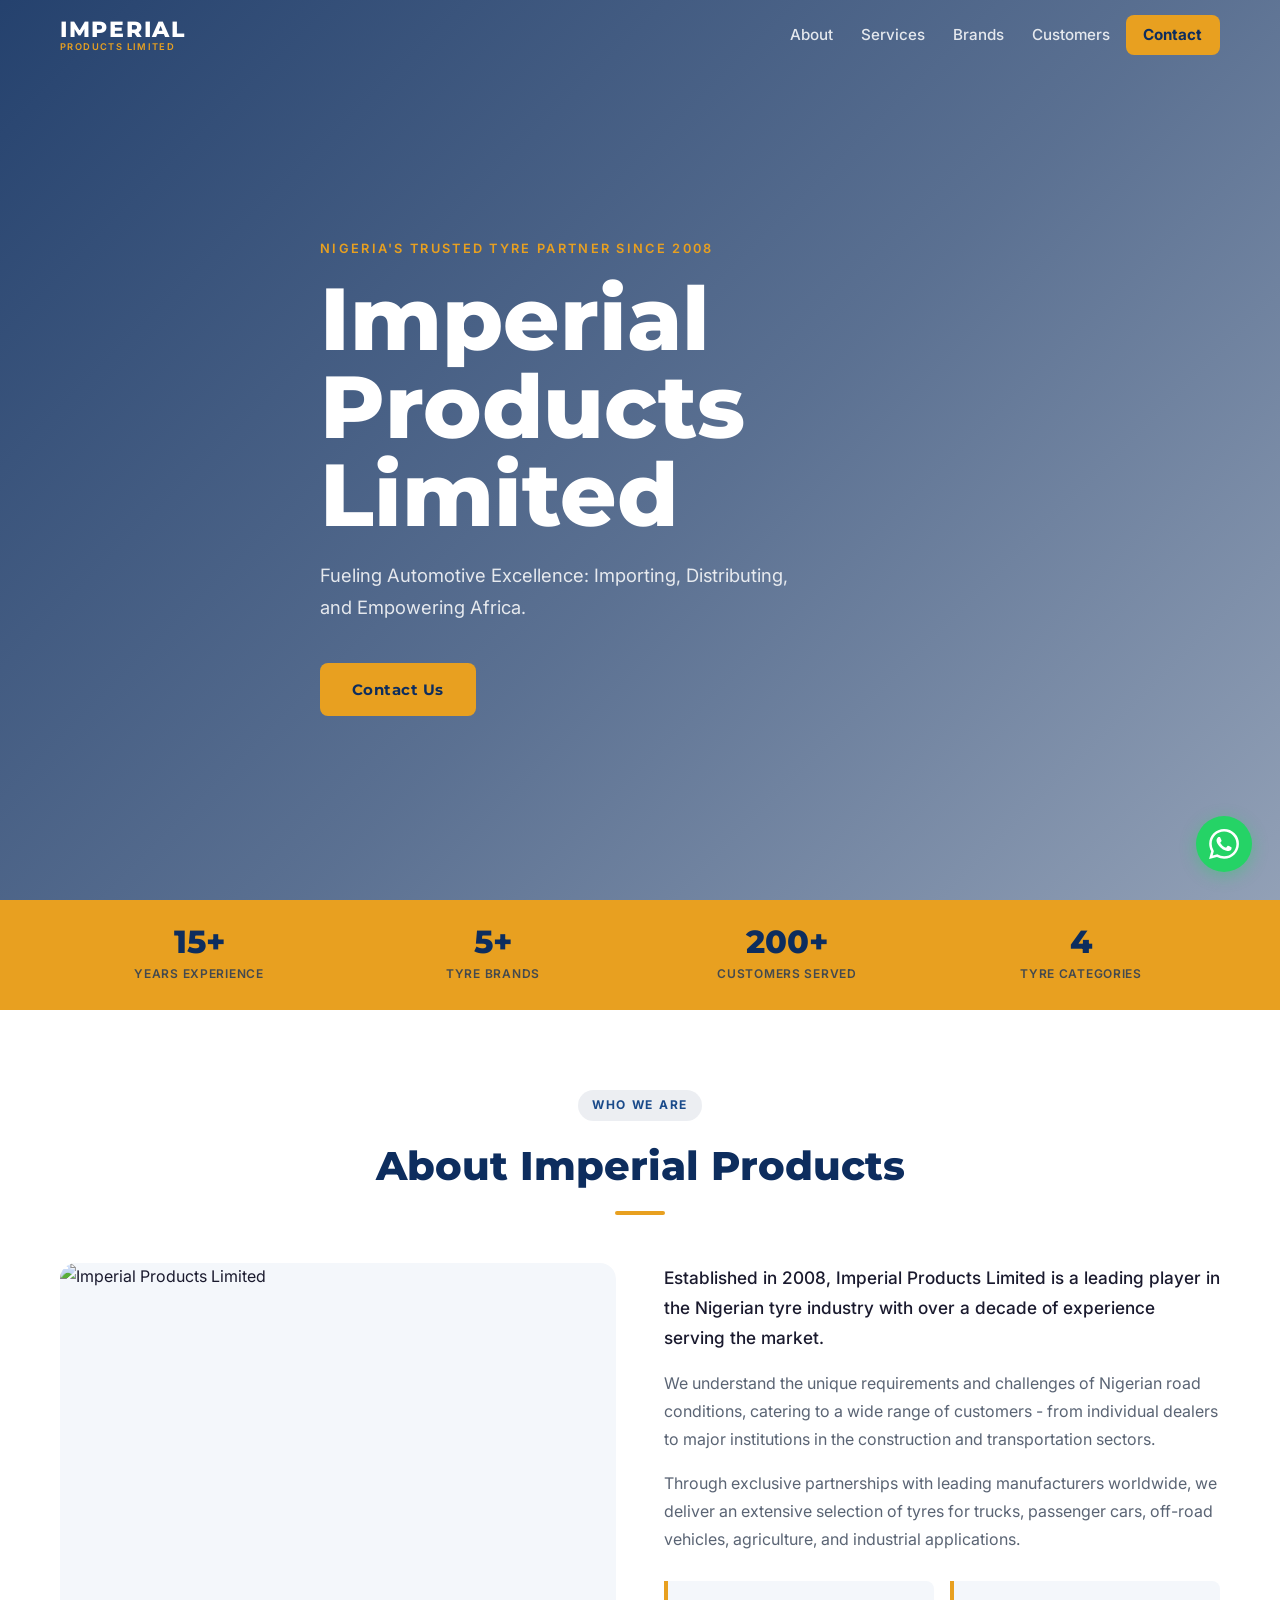
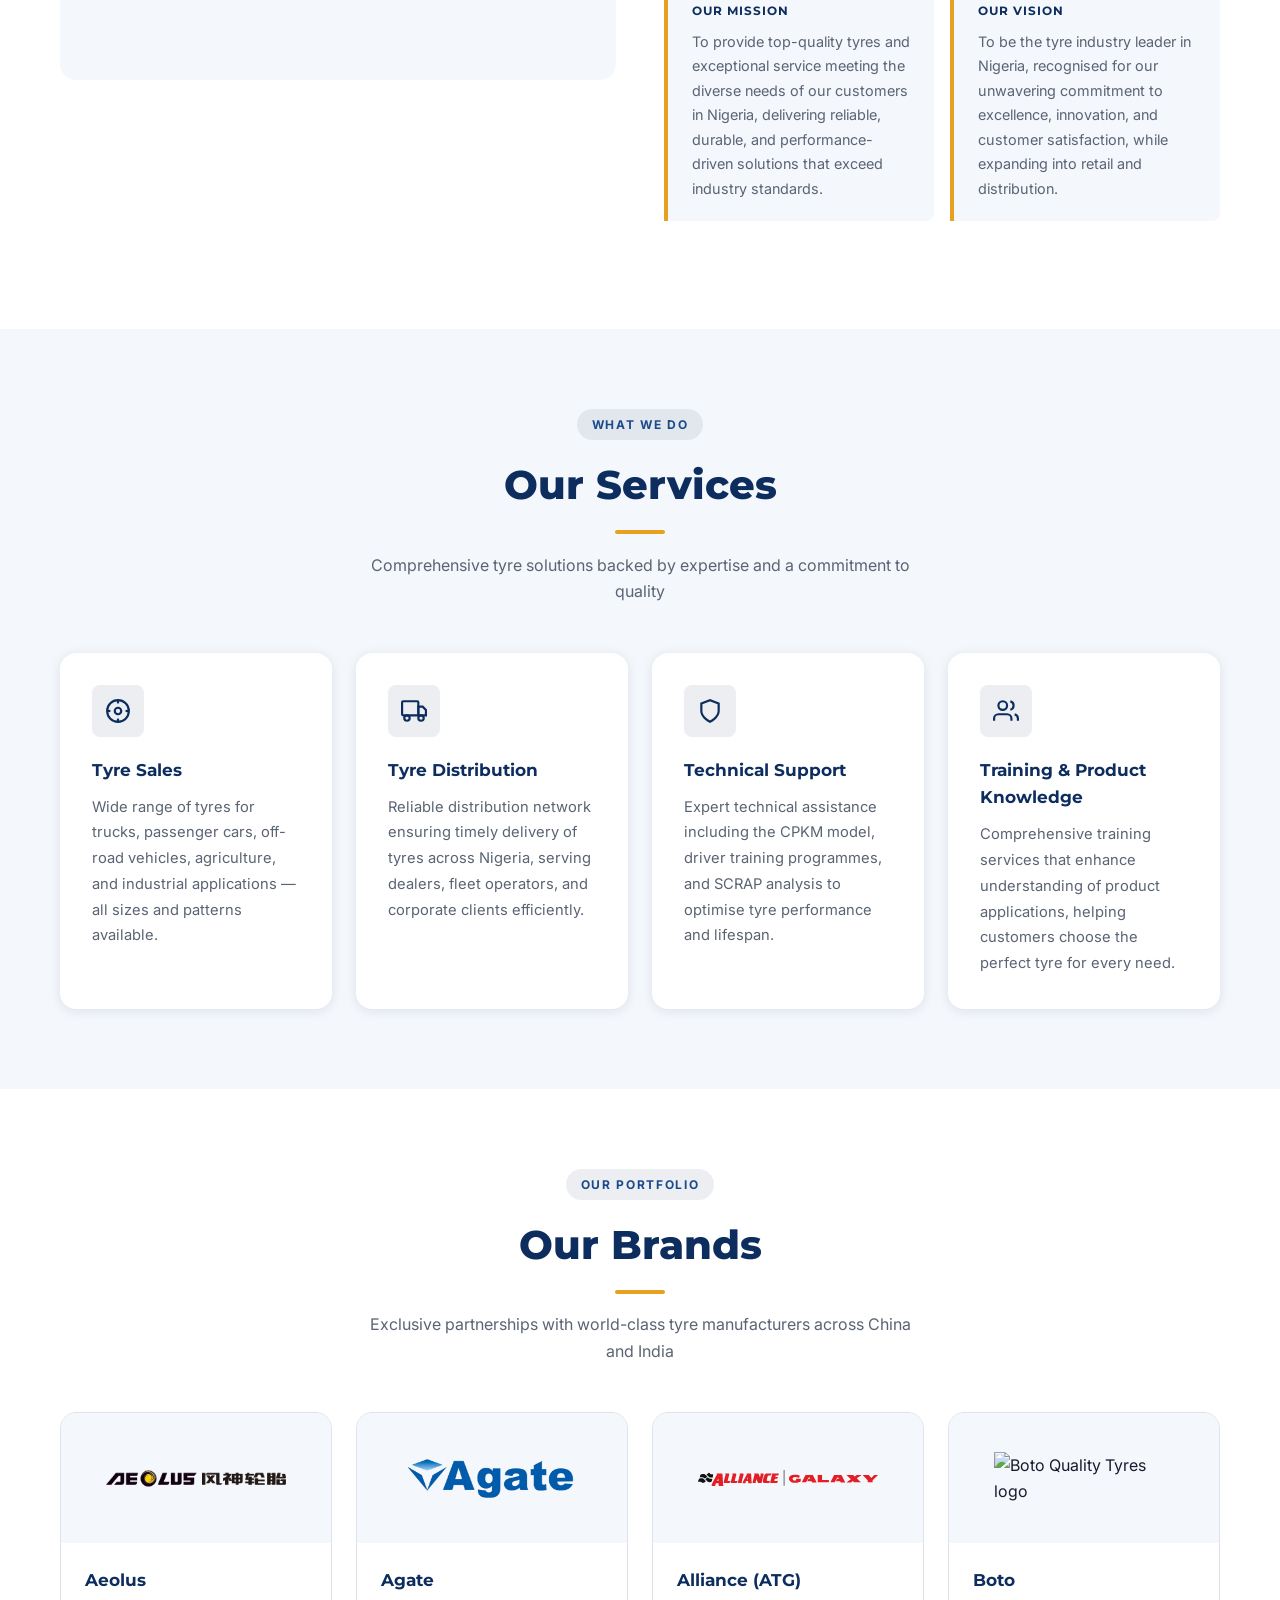
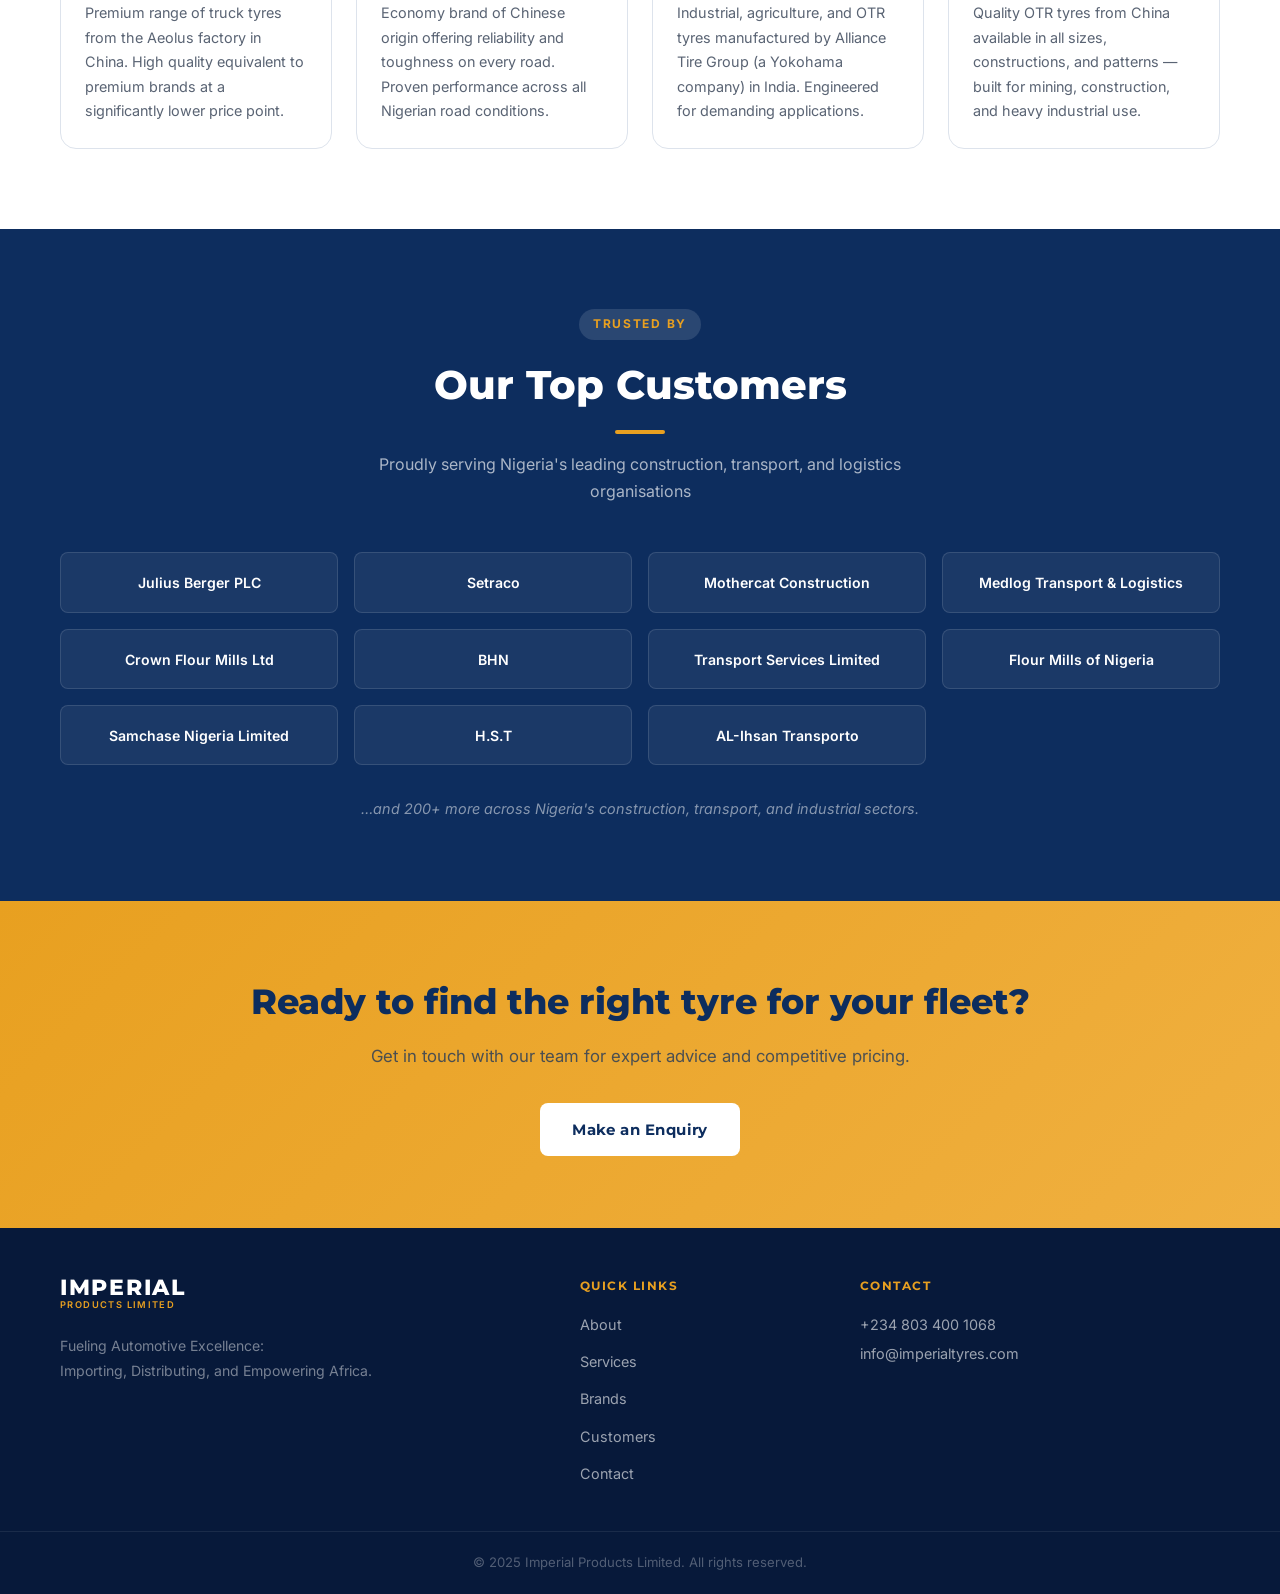
==== index.html @ ba14956d "Initial version" ====
<!DOCTYPE html>
<html lang="en">
<head>
    <meta charset="UTF-8">
    <meta name="viewport" content="width=device-width, initial-scale=1.0">
    <meta name="description" content="Imperial Products Limited – Nigeria's leading tyre importer and distributor. Truck, OTR, Agriculture and Passenger tyres from world-class manufacturers.">
    <title>Imperial Products Limited | Fueling Automotive Excellence</title>
    <link rel="preconnect" href="https://fonts.googleapis.com">
    <link rel="preconnect" href="https://fonts.gstatic.com" crossorigin>
    <link href="https://fonts.googleapis.com/css2?family=Inter:wght@400;500;600&family=Montserrat:wght@600;700;800&display=swap" rel="stylesheet">
    <link rel="stylesheet" href="css/style.css">
</head>
<body>

    <!-- ===== NAVIGATION ===== -->
    <header class="header" id="header">
        <nav class="nav container">
            <a href="index.html" class="nav__logo">
                <span class="logo-imperial">IMPERIAL</span>
                <span class="logo-sub">PRODUCTS LIMITED</span>
            </a>
            <ul class="nav__links" id="nav-links">
                <li><a href="#about"     class="nav__link">About</a></li>
                <li><a href="#services"  class="nav__link">Services</a></li>
                <li><a href="#brands"    class="nav__link">Brands</a></li>
                <li><a href="#customers" class="nav__link">Customers</a></li>
                <li><a href="contact.html" class="nav__link nav__link--cta">Contact</a></li>
            </ul>
            <button class="nav__hamburger" id="hamburger" aria-label="Toggle navigation" aria-expanded="false">
                <span></span><span></span><span></span>
            </button>
        </nav>
    </header>

    <!-- ===== HERO ===== -->
    <section class="hero" id="hero">
        <div class="hero__overlay"></div>
        <div class="hero__content container">
            <p class="hero__eyebrow">Nigeria's Trusted Tyre Partner Since 2008</p>
            <h1 class="hero__title">Imperial<br>Products<br>Limited</h1>
            <p class="hero__tagline">Fueling Automotive Excellence: Importing, Distributing, and Empowering Africa.</p>
            <a href="contact.html" class="btn btn--primary">Contact Us</a>
        </div>
    </section>

    <!-- ===== STATS BAR ===== -->
    <div class="stats-bar">
        <div class="container stats-bar__grid">
            <div class="stat">
                <span class="stat__number">15+</span>
                <span class="stat__label">Years Experience</span>
            </div>
            <div class="stat">
                <span class="stat__number">5+</span>
                <span class="stat__label">Tyre Brands</span>
            </div>
            <div class="stat">
                <span class="stat__number">200+</span>
                <span class="stat__label">Customers Served</span>
            </div>
            <div class="stat">
                <span class="stat__number">4</span>
                <span class="stat__label">Tyre Categories</span>
            </div>
        </div>
    </div>

    <!-- ===== ABOUT ===== -->
    <section class="section about" id="about">
        <div class="container">
            <div class="section__header">
                <span class="section__tag">Who We Are</span>
                <h2 class="section__title">About Imperial Products</h2>
                <div class="section__divider"></div>
            </div>
            <div class="about__grid">
                <div class="about__image">
                    <img src="images/about.jpg" alt="Imperial Products Limited" loading="lazy">
                </div>
                <div class="about__content">
                    <p class="about__lead">Established in 2008, Imperial Products Limited is a leading player in the Nigerian tyre industry with over a decade of experience serving the market.</p>
                    <p>We understand the unique requirements and challenges of Nigerian road conditions, catering to a wide range of customers - from individual dealers to major institutions in the construction and transportation sectors.</p>
                    <p>Through exclusive partnerships with leading manufacturers worldwide, we deliver an extensive selection of tyres for trucks, passenger cars, off-road vehicles, agriculture, and industrial applications.</p>

                    <div class="about__values">
                        <div class="value-card">
                            <h3>Our Mission</h3>
                            <p>To provide top-quality tyres and exceptional service meeting the diverse needs of our customers in Nigeria, delivering reliable, durable, and performance-driven solutions that exceed industry standards.</p>
                        </div>
                        <div class="value-card">
                            <h3>Our Vision</h3>
                            <p>To be the tyre industry leader in Nigeria, recognised for our unwavering commitment to excellence, innovation, and customer satisfaction, while expanding into retail and distribution.</p>
                        </div>
                    </div>

                </div>
            </div>
        </div>
    </section>

    <!-- ===== SERVICES ===== -->
    <section class="section services" id="services">
        <div class="container">
            <div class="section__header">
                <span class="section__tag">What We Do</span>
                <h2 class="section__title">Our Services</h2>
                <div class="section__divider"></div>
                <p class="section__subtitle">Comprehensive tyre solutions backed by expertise and a commitment to quality</p>
            </div>
            <div class="services__grid">

                <div class="service-card">
                    <div class="service-card__icon">
                        <svg viewBox="0 0 24 24" fill="none" stroke="currentColor" stroke-width="2">
                            <circle cx="12" cy="12" r="10"/><circle cx="12" cy="12" r="3"/>
                            <line x1="12" y1="2" x2="12" y2="5"/><line x1="12" y1="19" x2="12" y2="22"/>
                            <line x1="2" y1="12" x2="5" y2="12"/><line x1="19" y1="12" x2="22" y2="12"/>
                        </svg>
                    </div>
                    <h3>Tyre Sales</h3>
                    <p>Wide range of tyres for trucks, passenger cars, off-road vehicles, agriculture, and industrial applications — all sizes and patterns available.</p>
                </div>

                <div class="service-card">
                    <div class="service-card__icon">
                        <svg viewBox="0 0 24 24" fill="none" stroke="currentColor" stroke-width="2">
                            <rect x="1" y="3" width="15" height="13" rx="1"/>
                            <path d="M16 8h4l3 3v5h-7V8z"/>
                            <circle cx="5.5" cy="18.5" r="2.5"/><circle cx="18.5" cy="18.5" r="2.5"/>
                        </svg>
                    </div>
                    <h3>Tyre Distribution</h3>
                    <p>Reliable distribution network ensuring timely delivery of tyres across Nigeria, serving dealers, fleet operators, and corporate clients efficiently.</p>
                </div>

                <div class="service-card">
                    <div class="service-card__icon">
                        <svg viewBox="0 0 24 24" fill="none" stroke="currentColor" stroke-width="2">
                            <path d="M12 22s8-4 8-10V5l-8-3-8 3v7c0 6 8 10 8 10z"/>
                        </svg>
                    </div>
                    <h3>Technical Support</h3>
                    <p>Expert technical assistance including the CPKM model, driver training programmes, and SCRAP analysis to optimise tyre performance and lifespan.</p>
                </div>

                <div class="service-card">
                    <div class="service-card__icon">
                        <svg viewBox="0 0 24 24" fill="none" stroke="currentColor" stroke-width="2">
                            <path d="M17 21v-2a4 4 0 0 0-4-4H5a4 4 0 0 0-4 4v2"/>
                            <circle cx="9" cy="7" r="4"/>
                            <path d="M23 21v-2a4 4 0 0 0-3-3.87"/>
                            <path d="M16 3.13a4 4 0 0 1 0 7.75"/>
                        </svg>
                    </div>
                    <h3>Training &amp; Product Knowledge</h3>
                    <p>Comprehensive training services that enhance understanding of product applications, helping customers choose the perfect tyre for every need.</p>
                </div>

            </div>
        </div>
    </section>

    <!-- ===== BRANDS ===== -->
    <section class="section brands" id="brands">
        <div class="container">
            <div class="section__header">
                <span class="section__tag">Our Portfolio</span>
                <h2 class="section__title">Our Brands</h2>
                <div class="section__divider"></div>
                <p class="section__subtitle">Exclusive partnerships with world-class tyre manufacturers across China and India</p>
            </div>
            <div class="brands__grid">

                <div class="brand-card">
                    <div class="brand-card__logo">
                        <img src="images/brand-aeolus.png" alt="Aeolus Tyres logo" loading="lazy">
                    </div>
                    <div class="brand-card__info">
                        <h3>Aeolus</h3>
                        <p>Premium range of truck tyres from the Aeolus factory in China. High quality equivalent to premium brands at a significantly lower price point.</p>
                    </div>
                </div>

                <div class="brand-card">
                    <div class="brand-card__logo">
                        <img src="images/brand-agate.png" alt="Agate Tyres logo" loading="lazy">
                    </div>
                    <div class="brand-card__info">
                        <h3>Agate</h3>
                        <p>Economy brand of Chinese origin offering reliability and toughness on every road. Proven performance across all Nigerian road conditions.</p>
                    </div>
                </div>

                <div class="brand-card">
                    <div class="brand-card__logo">
                        <img src="images/brand-alliance.svg" alt="Alliance Tire Group logo" loading="lazy">
                    </div>
                    <div class="brand-card__info">
                        <h3>Alliance (ATG)</h3>
                        <p>Industrial, agriculture, and OTR tyres manufactured by Alliance Tire Group (a Yokohama company) in India. Engineered for demanding applications.</p>
                    </div>
                </div>

                <div class="brand-card">
                    <div class="brand-card__logo">
                        <img src="images/brand-boto.png" alt="Boto Quality Tyres logo" loading="lazy">
                    </div>
                    <div class="brand-card__info">
                        <h3>Boto</h3>
                        <p>Quality OTR tyres from China available in all sizes, constructions, and patterns — built for mining, construction, and heavy industrial use.</p>
                    </div>
                </div>

            </div>
        </div>
    </section>

    <!-- ===== TOP CUSTOMERS ===== -->
    <section class="section customers" id="customers">
        <div class="container">
            <div class="section__header">
                <span class="section__tag">Trusted By</span>
                <h2 class="section__title">Our Top Customers</h2>
                <div class="section__divider"></div>
                <p class="section__subtitle">Proudly serving Nigeria's leading construction, transport, and logistics organisations</p>
            </div>
            <div class="customers__grid">
                <div class="customer-card"><span>Julius Berger PLC</span></div>
                <div class="customer-card"><span>Setraco</span></div>
                <div class="customer-card"><span>Mothercat Construction</span></div>
                <div class="customer-card"><span>Medlog Transport &amp; Logistics</span></div>
                <div class="customer-card"><span>Crown Flour Mills Ltd</span></div>
                <div class="customer-card"><span>BHN</span></div>
                <div class="customer-card"><span>Transport Services Limited</span></div>
                <div class="customer-card"><span>Flour Mills of Nigeria</span></div>
                <div class="customer-card"><span>Samchase Nigeria Limited</span></div>
                <div class="customer-card"><span>H.S.T</span></div>
                <div class="customer-card"><span>AL-Ihsan Transporto</span></div>
            </div>
            <p class="customers__note">…and 200+ more across Nigeria's construction, transport, and industrial sectors.</p>
        </div>
    </section>

    <!-- ===== CTA BANNER ===== -->
    <section class="cta-banner">
        <div class="container cta-banner__content">
            <h2>Ready to find the right tyre for your fleet?</h2>
            <p>Get in touch with our team for expert advice and competitive pricing.</p>
            <a href="contact.html" class="btn btn--white">Make an Enquiry</a>
        </div>
    </section>

    <!-- ===== FOOTER ===== -->
    <footer class="footer">
        <div class="container footer__inner">
            <div class="footer__brand">
                <a href="index.html" class="nav__logo" style="margin-bottom:.75rem;display:inline-flex;">
                    <span class="logo-imperial">IMPERIAL</span>
                    <span class="logo-sub">PRODUCTS LIMITED</span>
                </a>
                <p>Fueling Automotive Excellence:<br>Importing, Distributing, and Empowering Africa.</p>
            </div>
            <div class="footer__links">
                <h4>Quick Links</h4>
                <ul>
                    <li><a href="#about">About</a></li>
                    <li><a href="#services">Services</a></li>
                    <li><a href="#brands">Brands</a></li>
                    <li><a href="#customers">Customers</a></li>
                    <li><a href="contact.html">Contact</a></li>
                </ul>
            </div>
            <div class="footer__contact">
                <h4>Contact</h4>
                <a href="tel:+2348034001068">+234 803 400 1068</a>
                <a href="mailto:info@imperialtyres.com">info@imperialtyres.com</a>
            </div>
        </div>
        <div class="footer__bottom">
            <div class="container">
                <p>&copy; 2025 Imperial Products Limited. All rights reserved.</p>
            </div>
        </div>
    </footer>

    <!-- ===== FLOATING WHATSAPP ===== -->
    <a href="https://wa.me/2348034001068" class="whatsapp-float" target="_blank" rel="noopener noreferrer" aria-label="Chat on WhatsApp">
        <svg viewBox="0 0 24 24" fill="currentColor" aria-hidden="true">
            <path d="M17.472 14.382c-.297-.149-1.758-.867-2.03-.967-.273-.099-.471-.148-.67.15-.197.297-.767.966-.94 1.164-.173.199-.347.223-.644.075-.297-.15-1.255-.463-2.39-1.475-.883-.788-1.48-1.761-1.653-2.059-.173-.297-.018-.458.13-.606.134-.133.298-.347.446-.52.149-.174.198-.298.298-.497.099-.198.05-.371-.025-.52-.075-.149-.669-1.612-.916-2.207-.242-.579-.487-.5-.669-.51-.173-.008-.371-.01-.57-.01-.198 0-.52.074-.792.372-.272.297-1.04 1.016-1.04 2.479 0 1.462 1.065 2.875 1.213 3.074.149.198 2.096 3.2 5.077 4.487.709.306 1.262.489 1.694.625.712.227 1.36.195 1.871.118.571-.085 1.758-.719 2.006-1.413.248-.694.248-1.289.173-1.413-.074-.124-.272-.198-.57-.347m-5.421 7.403h-.004a9.87 9.87 0 01-5.031-1.378l-.361-.214-3.741.982.998-3.648-.235-.374a9.86 9.86 0 01-1.51-5.26c.001-5.45 4.436-9.884 9.888-9.884 2.64 0 5.122 1.03 6.988 2.898a9.825 9.825 0 012.893 6.994c-.003 5.45-4.437 9.884-9.885 9.884m8.413-18.297A11.815 11.815 0 0012.05 0C5.495 0 .16 5.335.157 11.892c0 2.096.547 4.142 1.588 5.945L.057 24l6.305-1.654a11.882 11.882 0 005.683 1.448h.005c6.554 0 11.89-5.335 11.893-11.893a11.821 11.821 0 00-3.48-8.413z"/>
        </svg>
    </a>

    <script src="js/main.js"></script>
</body>
</html>
---- css/style.css ----
/* ================================================================
   IMPERIAL PRODUCTS LIMITED — style.css
   Mobile-first, hand-written CSS. No frameworks.
   ================================================================ */

/* --- Custom Properties --- */
:root {
    --clr-primary:       #0d2d5e;
    --clr-primary-light: #1a4a8a;
    --clr-accent:        #e8a020;
    --clr-accent-dark:   #c4880d;
    --clr-text:          #1a1a2e;
    --clr-text-muted:    #5a6474;
    --clr-surface:       #f4f7fb;
    --clr-white:         #ffffff;
    --clr-border:        #dde3ec;
    --clr-whatsapp:      #25d366;

    --font-body:    'Inter', system-ui, -apple-system, sans-serif;
    --font-heading: 'Montserrat', system-ui, -apple-system, sans-serif;

    --nav-h:      70px;
    --radius:     8px;
    --radius-lg:  16px;
    --shadow:     0 2px 12px rgba(13, 45, 94, 0.10);
    --shadow-lg:  0 8px 32px rgba(13, 45, 94, 0.15);
    --transition: 0.25s ease;
    --max-w:      1200px;
}

/* ================================================================
   RESET & BASE
   ================================================================ */
*, *::before, *::after {
    box-sizing: border-box;
    margin: 0;
    padding: 0;
}
html { scroll-behavior: smooth; }
body {
    font-family: var(--font-body);
    color: var(--clr-text);
    background: var(--clr-white);
    line-height: 1.65;
    -webkit-font-smoothing: antialiased;
}
img { max-width: 100%; display: block; }
a { color: inherit; text-decoration: none; }
ul { list-style: none; }
address { font-style: normal; }
button { cursor: pointer; border: none; background: none; font-family: inherit; }

/* --- Container --- */
.container {
    width: 100%;
    max-width: var(--max-w);
    margin: 0 auto;
    padding: 0 1.25rem;
}

/* ================================================================
   BUTTONS
   ================================================================ */
.btn {
    display: inline-block;
    padding: 0.875rem 2rem;
    border-radius: var(--radius);
    font-family: var(--font-heading);
    font-weight: 700;
    font-size: 0.95rem;
    letter-spacing: 0.03em;
    transition: transform var(--transition), box-shadow var(--transition), background var(--transition);
    cursor: pointer;
    border: none;
}
.btn--primary {
    background: var(--clr-accent);
    color: var(--clr-primary);
}
.btn--primary:hover {
    background: var(--clr-accent-dark);
    transform: translateY(-2px);
    box-shadow: 0 6px 20px rgba(232, 160, 32, 0.4);
}
.btn--white {
    background: var(--clr-white);
    color: var(--clr-primary);
}
.btn--white:hover {
    background: var(--clr-surface);
    transform: translateY(-2px);
    box-shadow: 0 6px 20px rgba(0, 0, 0, 0.15);
}
.btn--full { width: 100%; text-align: center; }

/* ================================================================
   NAVIGATION
   ================================================================ */
.header {
    position: fixed;
    top: 0;
    left: 0;
    width: 100%;
    z-index: 1000;
    transition: background var(--transition), box-shadow var(--transition);
}
.header.scrolled,
.header--solid {
    background: var(--clr-primary);
    box-shadow: var(--shadow);
}
.nav {
    display: flex;
    align-items: center;
    justify-content: space-between;
    height: var(--nav-h);
}
.nav__logo {
    display: flex;
    flex-direction: column;
    line-height: 1.1;
    gap: 0;
}
.logo-imperial {
    font-family: var(--font-heading);
    font-size: 1.35rem;
    font-weight: 800;
    color: var(--clr-white);
    letter-spacing: 0.08em;
}
.logo-sub {
    font-size: 0.58rem;
    letter-spacing: 0.15em;
    color: var(--clr-accent);
    text-transform: uppercase;
    font-weight: 600;
}

/* Mobile nav panel */
.nav__links {
    display: none;
    flex-direction: column;
    position: fixed;
    top: var(--nav-h);
    left: 0;
    width: 100%;
    background: var(--clr-primary);
    padding: 1rem 1.25rem 1.5rem;
    gap: 0.25rem;
    box-shadow: var(--shadow-lg);
}
.nav__links.open { display: flex; }

.nav__link {
    color: rgba(255, 255, 255, 0.85);
    font-weight: 500;
    font-size: 0.95rem;
    padding: 0.65rem 0.75rem;
    border-radius: var(--radius);
    transition: color var(--transition), background var(--transition);
    display: block;
}
.nav__link:hover,
.nav__link.active {
    color: var(--clr-accent);
    background: rgba(255, 255, 255, 0.07);
}
.nav__link--cta {
    background: var(--clr-accent);
    color: var(--clr-primary) !important;
    font-weight: 700;
    text-align: center;
    margin-top: 0.5rem;
}
.nav__link--cta:hover { background: var(--clr-accent-dark); }

.nav__hamburger {
    display: flex;
    flex-direction: column;
    gap: 5px;
    padding: 8px;
    z-index: 1001;
}
.nav__hamburger span {
    display: block;
    width: 26px;
    height: 2px;
    background: var(--clr-white);
    border-radius: 2px;
    transition: transform var(--transition), opacity var(--transition);
}
.nav__hamburger.open span:nth-child(1) { transform: translateY(7px) rotate(45deg); }
.nav__hamburger.open span:nth-child(2) { opacity: 0; }
.nav__hamburger.open span:nth-child(3) { transform: translateY(-7px) rotate(-45deg); }

/* Desktop nav */
@media (min-width: 768px) {
    .nav__links {
        display: flex;
        flex-direction: row;
        position: static;
        width: auto;
        background: transparent;
        padding: 0;
        gap: 0.25rem;
        box-shadow: none;
    }
    .nav__hamburger { display: none; }
    .nav__link { padding: 0.45rem 0.75rem; }
    .nav__link--cta { margin-top: 0; padding: 0.45rem 1.1rem; }
}

/* ================================================================
   HERO
   ================================================================ */
.hero {
    position: relative;
    min-height: 100vh;
    display: flex;
    align-items: center;
    background: url('../images/stock_banner.jpg') center center / cover no-repeat;
    padding-top: var(--nav-h);
}
.hero__overlay {
    position: absolute;
    inset: 0;
    background: linear-gradient(
        135deg,
        rgba(13, 45, 94, 0.90) 0%,
        rgba(13, 45, 94, 0.68) 55%,
        rgba(13, 45, 94, 0.45) 100%
    );
}
.hero__content {
    position: relative;
    z-index: 1;
    padding-top: 3rem;
    padding-bottom: 4rem;
    max-width: 680px;
}
.hero__eyebrow {
    font-size: 0.8rem;
    font-weight: 600;
    letter-spacing: 0.18em;
    text-transform: uppercase;
    color: var(--clr-accent);
    margin-bottom: 1rem;
}
.hero__title {
    font-family: var(--font-heading);
    font-size: clamp(2.8rem, 9vw, 5.5rem);
    font-weight: 800;
    color: var(--clr-white);
    line-height: 1.0;
    margin-bottom: 1.25rem;
}
.hero__tagline {
    font-size: clamp(1rem, 2.5vw, 1.15rem);
    color: rgba(255, 255, 255, 0.85);
    margin-bottom: 2.5rem;
    max-width: 500px;
    line-height: 1.75;
}

/* ================================================================
   STATS BAR
   ================================================================ */
.stats-bar {
    background: var(--clr-accent);
    padding: 1.5rem 0;
}
.stats-bar__grid {
    display: grid;
    grid-template-columns: repeat(2, 1fr);
    gap: 1rem;
    text-align: center;
}
.stat__number {
    display: block;
    font-family: var(--font-heading);
    font-size: 2rem;
    font-weight: 800;
    color: var(--clr-primary);
    line-height: 1.1;
}
.stat__label {
    font-size: 0.75rem;
    font-weight: 600;
    color: var(--clr-primary);
    opacity: 0.75;
    text-transform: uppercase;
    letter-spacing: 0.06em;
}
@media (min-width: 600px) {
    .stats-bar__grid { grid-template-columns: repeat(4, 1fr); }
}

/* ================================================================
   SECTION SHARED
   ================================================================ */
.section { padding: 5rem 0; }
.section__header {
    text-align: center;
    margin-bottom: 3rem;
}
.section__tag {
    display: inline-block;
    background: rgba(13, 45, 94, 0.08);
    color: var(--clr-primary-light);
    font-size: 0.75rem;
    font-weight: 700;
    letter-spacing: 0.14em;
    text-transform: uppercase;
    padding: 0.35rem 0.9rem;
    border-radius: 50px;
    margin-bottom: 0.75rem;
}
.section__title {
    font-family: var(--font-heading);
    font-size: clamp(1.75rem, 4vw, 2.5rem);
    font-weight: 800;
    color: var(--clr-primary);
    margin-bottom: 0.5rem;
}
.section__divider {
    width: 50px;
    height: 4px;
    background: var(--clr-accent);
    border-radius: 2px;
    margin: 0.75rem auto 0;
}
.section__subtitle {
    margin-top: 1.1rem;
    color: var(--clr-text-muted);
    max-width: 560px;
    margin-left: auto;
    margin-right: auto;
    font-size: 1rem;
}

/* ================================================================
   ABOUT
   ================================================================ */
.about { background: var(--clr-white); }
.about__grid { display: grid; gap: 3rem; }
.about__image {
    border-radius: var(--radius-lg);
    overflow: hidden;
    aspect-ratio: 4 / 3;
    background: var(--clr-surface);
}
.about__image img { width: 100%; height: 100%; object-fit: cover; }
.about__content p {
    color: var(--clr-text-muted);
    margin-bottom: 1rem;
    line-height: 1.75;
}
.about__lead {
    font-size: 1.08rem;
    color: var(--clr-text) !important;
    font-weight: 500;
}
.about__values {
    display: grid;
    gap: 1rem;
    margin: 1.75rem 0;
}
.value-card {
    background: var(--clr-surface);
    border-left: 4px solid var(--clr-accent);
    border-radius: 0 var(--radius) var(--radius) 0;
    padding: 1.25rem 1.5rem;
}
.value-card h3 {
    font-family: var(--font-heading);
    font-size: 0.78rem;
    font-weight: 700;
    color: var(--clr-primary);
    margin-bottom: 0.5rem;
    text-transform: uppercase;
    letter-spacing: 0.08em;
}
.value-card p {
    font-size: 0.9rem;
    color: var(--clr-text-muted);
    margin: 0;
    line-height: 1.7;
}
.about__address {
    display: flex;
    align-items: flex-start;
    gap: 0.6rem;
    margin-top: 0.5rem;
    padding: 1rem 1.25rem;
    border: 1px solid var(--clr-border);
    border-radius: var(--radius);
    font-size: 0.9rem;
    color: var(--clr-text-muted);
}
.about__address svg {
    flex-shrink: 0;
    width: 18px;
    height: 18px;
    margin-top: 2px;
    color: var(--clr-primary);
}
@media (min-width: 900px) {
    .about__grid { grid-template-columns: 1fr 1fr; align-items: start; }
    .about__values { grid-template-columns: 1fr 1fr; }
}

/* ================================================================
   SERVICES
   ================================================================ */
.services { background: var(--clr-surface); }
.services__grid { display: grid; gap: 1.5rem; }
.service-card {
    background: var(--clr-white);
    padding: 2rem;
    border-radius: var(--radius-lg);
    box-shadow: var(--shadow);
    transition: transform var(--transition), box-shadow var(--transition);
}
.service-card:hover {
    transform: translateY(-4px);
    box-shadow: var(--shadow-lg);
}
.service-card__icon {
    width: 52px;
    height: 52px;
    background: rgba(13, 45, 94, 0.08);
    border-radius: var(--radius);
    display: flex;
    align-items: center;
    justify-content: center;
    margin-bottom: 1.25rem;
}
.service-card__icon svg {
    width: 26px;
    height: 26px;
    color: var(--clr-primary);
}
.service-card h3 {
    font-family: var(--font-heading);
    font-size: 1.05rem;
    font-weight: 700;
    color: var(--clr-primary);
    margin-bottom: 0.65rem;
}
.service-card p {
    font-size: 0.92rem;
    color: var(--clr-text-muted);
    line-height: 1.75;
}
@media (min-width: 600px)  { .services__grid { grid-template-columns: 1fr 1fr; } }
@media (min-width: 1024px) { .services__grid { grid-template-columns: repeat(4, 1fr); } }

/* ================================================================
   BRANDS
   ================================================================ */
.brands { background: var(--clr-white); }
.brands__grid { display: grid; gap: 1.5rem; }
.brand-card {
    border: 1px solid var(--clr-border);
    border-radius: var(--radius-lg);
    overflow: hidden;
    display: flex;
    flex-direction: column;
    transition: box-shadow var(--transition), transform var(--transition);
}
.brand-card:hover {
    box-shadow: var(--shadow-lg);
    transform: translateY(-3px);
}
.brand-card__logo {
    background: var(--clr-surface);
    height: 130px;
    display: flex;
    align-items: center;
    justify-content: center;
    padding: 1.5rem;
}
.brand-card__logo img {
    max-height: 70px;
    max-width: 180px;
    width: auto;
    object-fit: contain;
    margin: auto;
}
.brand-card__info { padding: 1.5rem; flex: 1; }
.brand-card__info h3 {
    font-family: var(--font-heading);
    font-size: 1.05rem;
    font-weight: 700;
    color: var(--clr-primary);
    margin-bottom: 0.4rem;
}
.brand-card__tag {
    display: inline-block;
    background: rgba(232, 160, 32, 0.14);
    color: var(--clr-accent-dark);
    font-size: 0.7rem;
    font-weight: 700;
    text-transform: uppercase;
    letter-spacing: 0.08em;
    padding: 0.2rem 0.65rem;
    border-radius: 4px;
    margin-bottom: 0.8rem;
}
.brand-card__info p {
    font-size: 0.9rem;
    color: var(--clr-text-muted);
    line-height: 1.7;
}
@media (min-width: 600px)  { .brands__grid { grid-template-columns: 1fr 1fr; } }
@media (min-width: 1024px) { .brands__grid { grid-template-columns: repeat(4, 1fr); } }

/* ================================================================
   CUSTOMERS
   ================================================================ */
.customers { background: var(--clr-primary); }
.customers .section__tag {
    background: rgba(255, 255, 255, 0.12);
    color: var(--clr-accent);
}
.customers .section__title { color: var(--clr-white); }
.customers .section__subtitle { color: rgba(255, 255, 255, 0.65); }
.customers__grid {
    display: grid;
    grid-template-columns: repeat(2, 1fr);
    gap: 1rem;
    margin-bottom: 2rem;
}
.customer-card {
    background: rgba(255, 255, 255, 0.06);
    border: 1px solid rgba(255, 255, 255, 0.12);
    border-radius: var(--radius);
    padding: 1rem 1.25rem;
    text-align: center;
    transition: background var(--transition), border-color var(--transition);
}
.customer-card:hover {
    background: rgba(255, 255, 255, 0.12);
    border-color: var(--clr-accent);
}
.customer-card span {
    font-weight: 600;
    font-size: 0.88rem;
    color: var(--clr-white);
}
.customers__note {
    text-align: center;
    color: rgba(255, 255, 255, 0.5);
    font-size: 0.9rem;
    font-style: italic;
}
@media (min-width: 600px) { .customers__grid { grid-template-columns: repeat(3, 1fr); } }
@media (min-width: 900px) { .customers__grid { grid-template-columns: repeat(4, 1fr); } }

/* ================================================================
   CTA BANNER
   ================================================================ */
.cta-banner {
    background: linear-gradient(135deg, var(--clr-accent) 0%, #f0b040 100%);
    padding: 4.5rem 0;
    text-align: center;
}
.cta-banner__content h2 {
    font-family: var(--font-heading);
    font-size: clamp(1.5rem, 3.5vw, 2.2rem);
    font-weight: 800;
    color: var(--clr-primary);
    margin-bottom: 0.75rem;
}
.cta-banner__content p {
    color: rgba(13, 45, 94, 0.72);
    margin-bottom: 2rem;
    font-size: 1.05rem;
}

/* ================================================================
   FOOTER
   ================================================================ */
.footer { background: #07193a; color: rgba(255, 255, 255, 0.7); }
.footer__inner {
    display: grid;
    gap: 2.5rem;
    padding-top: 3rem;
    padding-bottom: 2.5rem;
}
.footer__brand p {
    margin-top: 0.75rem;
    font-size: 0.88rem;
    line-height: 1.75;
    color: rgba(255, 255, 255, 0.45);
}
.footer__links h4,
.footer__contact h4 {
    font-family: var(--font-heading);
    font-size: 0.78rem;
    font-weight: 700;
    letter-spacing: 0.12em;
    text-transform: uppercase;
    color: var(--clr-accent);
    margin-bottom: 1rem;
}
.footer__links ul { display: flex; flex-direction: column; gap: 0.5rem; }
.footer__links a,
.footer__contact a {
    font-size: 0.9rem;
    color: rgba(255, 255, 255, 0.6);
    transition: color var(--transition);
    display: block;
    margin-bottom: 0.35rem;
}
.footer__links a:hover,
.footer__contact a:hover { color: var(--clr-white); }
.footer__contact address {
    font-size: 0.9rem;
    color: rgba(255, 255, 255, 0.5);
    line-height: 1.7;
    margin-top: 0.25rem;
}
.footer__bottom {
    border-top: 1px solid rgba(255, 255, 255, 0.08);
    padding: 1.25rem 0;
    text-align: center;
    font-size: 0.82rem;
    color: rgba(255, 255, 255, 0.3);
}
@media (min-width: 768px) {
    .footer__inner { grid-template-columns: 2fr 1fr 1.5fr; }
}

/* ================================================================
   FLOATING WHATSAPP BUTTON
   ================================================================ */
.whatsapp-float {
    position: fixed;
    bottom: 1.75rem;
    right: 1.75rem;
    width: 56px;
    height: 56px;
    background: var(--clr-whatsapp);
    border-radius: 50%;
    display: flex;
    align-items: center;
    justify-content: center;
    box-shadow: 0 4px 16px rgba(37, 211, 102, 0.4);
    z-index: 999;
    transition: transform var(--transition), box-shadow var(--transition);
}
.whatsapp-float:hover {
    transform: scale(1.1);
    box-shadow: 0 6px 24px rgba(37, 211, 102, 0.55);
}
.whatsapp-float svg {
    width: 30px;
    height: 30px;
    fill: var(--clr-white);
}

/* ================================================================
   CONTACT PAGE
   ================================================================ */
.contact-hero {
    background: var(--clr-primary);
    padding: calc(var(--nav-h) + 3rem) 0 3.5rem;
    color: var(--clr-white);
    text-align: center;
}
.back-link {
    display: inline-block;
    color: var(--clr-accent);
    font-size: 0.88rem;
    font-weight: 600;
    margin-bottom: 1.5rem;
    transition: opacity var(--transition);
}
.back-link:hover { opacity: 0.75; }
.contact-hero h1 {
    font-family: var(--font-heading);
    font-size: clamp(2rem, 5vw, 3rem);
    font-weight: 800;
    margin-bottom: 0.75rem;
}
.contact-hero p {
    color: rgba(255, 255, 255, 0.72);
    max-width: 460px;
    margin: 0 auto;
    line-height: 1.7;
}
.contact-main { background: var(--clr-surface); }
.contact-layout { display: grid; gap: 2.5rem; }
.contact-info h2,
.contact-form-wrap h2 {
    font-family: var(--font-heading);
    font-size: 1.5rem;
    font-weight: 700;
    color: var(--clr-primary);
    margin-bottom: 0.75rem;
}
.contact-info > p {
    color: var(--clr-text-muted);
    margin-bottom: 2rem;
    line-height: 1.75;
}
.contact-info__items { display: flex; flex-direction: column; gap: 1.5rem; }
.contact-info__item { display: flex; align-items: flex-start; gap: 1rem; }
.contact-info__icon {
    flex-shrink: 0;
    width: 44px;
    height: 44px;
    background: rgba(13, 45, 94, 0.08);
    border-radius: var(--radius);
    display: flex;
    align-items: center;
    justify-content: center;
}
.contact-info__icon svg { width: 20px; height: 20px; color: var(--clr-primary); }
.contact-info__icon--whatsapp { background: rgba(37, 211, 102, 0.12); }
.contact-info__icon--whatsapp svg { color: var(--clr-whatsapp); fill: var(--clr-whatsapp); }
.contact-info__item h4 {
    font-weight: 700;
    font-size: 0.78rem;
    text-transform: uppercase;
    letter-spacing: 0.08em;
    color: var(--clr-primary);
    margin-bottom: 0.3rem;
}
.contact-info__item a,
.contact-info__item address {
    color: var(--clr-text-muted);
    font-size: 0.95rem;
    transition: color var(--transition);
    line-height: 1.6;
}
.contact-info__item a:hover { color: var(--clr-primary); }

/* Form */
.contact-form-wrap {
    background: var(--clr-white);
    padding: 2rem;
    border-radius: var(--radius-lg);
    box-shadow: var(--shadow);
}
.form-group { margin-bottom: 1.25rem; }
.form-group label {
    display: block;
    font-size: 0.875rem;
    font-weight: 600;
    color: var(--clr-text);
    margin-bottom: 0.4rem;
}
.form-group label span { color: #e53935; margin-left: 1px; }
.form-group input,
.form-group select,
.form-group textarea {
    width: 100%;
    padding: 0.75rem 1rem;
    border: 1.5px solid var(--clr-border);
    border-radius: var(--radius);
    font-family: var(--font-body);
    font-size: 0.95rem;
    color: var(--clr-text);
    background: var(--clr-white);
    outline: none;
    transition: border-color var(--transition), box-shadow var(--transition);
    appearance: auto;
}
.form-group input:focus,
.form-group select:focus,
.form-group textarea:focus {
    border-color: var(--clr-primary-light);
    box-shadow: 0 0 0 3px rgba(13, 45, 94, 0.10);
}
.form-group input::placeholder,
.form-group textarea::placeholder { color: #aab3be; }
.form-group textarea { resize: vertical; min-height: 130px; }
.form-row { display: grid; gap: 1.25rem; }

@media (min-width: 500px) { .form-row { grid-template-columns: 1fr 1fr; } }
@media (min-width: 900px) {
    .contact-layout { grid-template-columns: 1fr 1.5fr; align-items: start; }
}
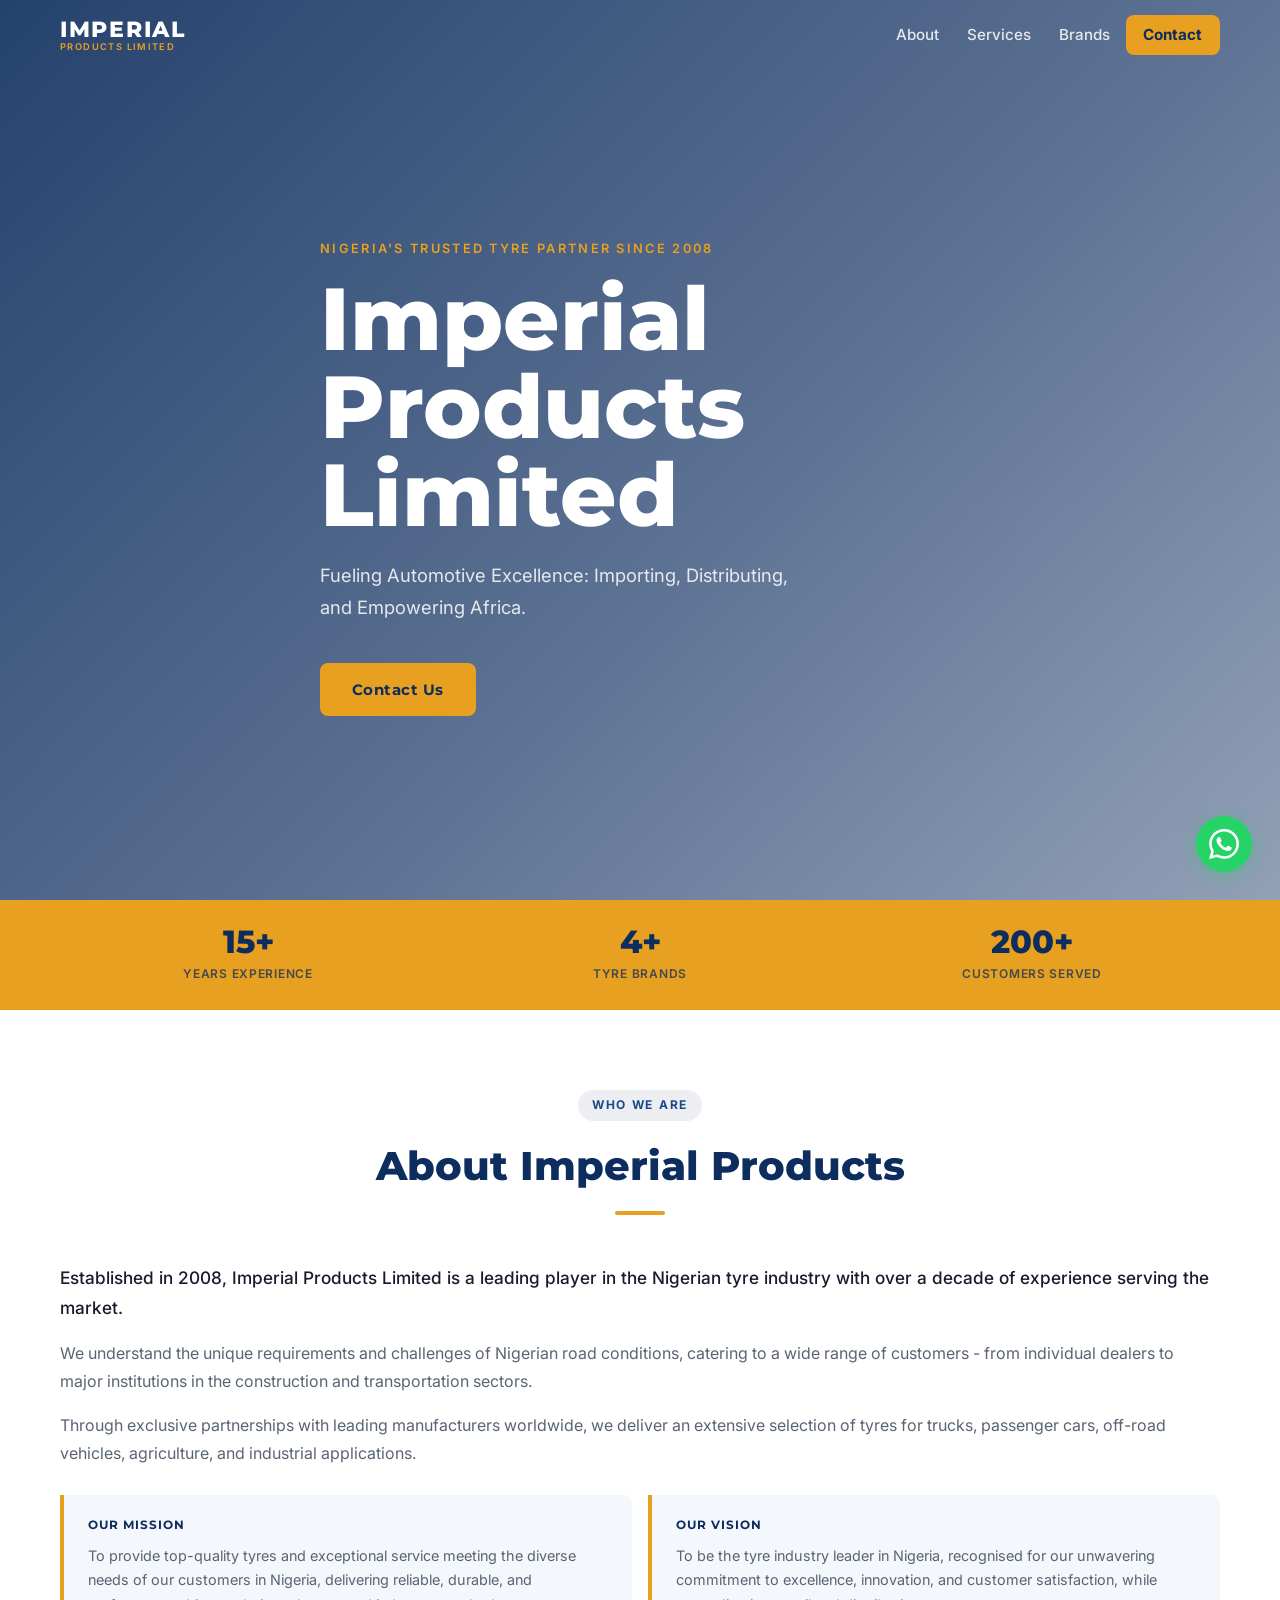
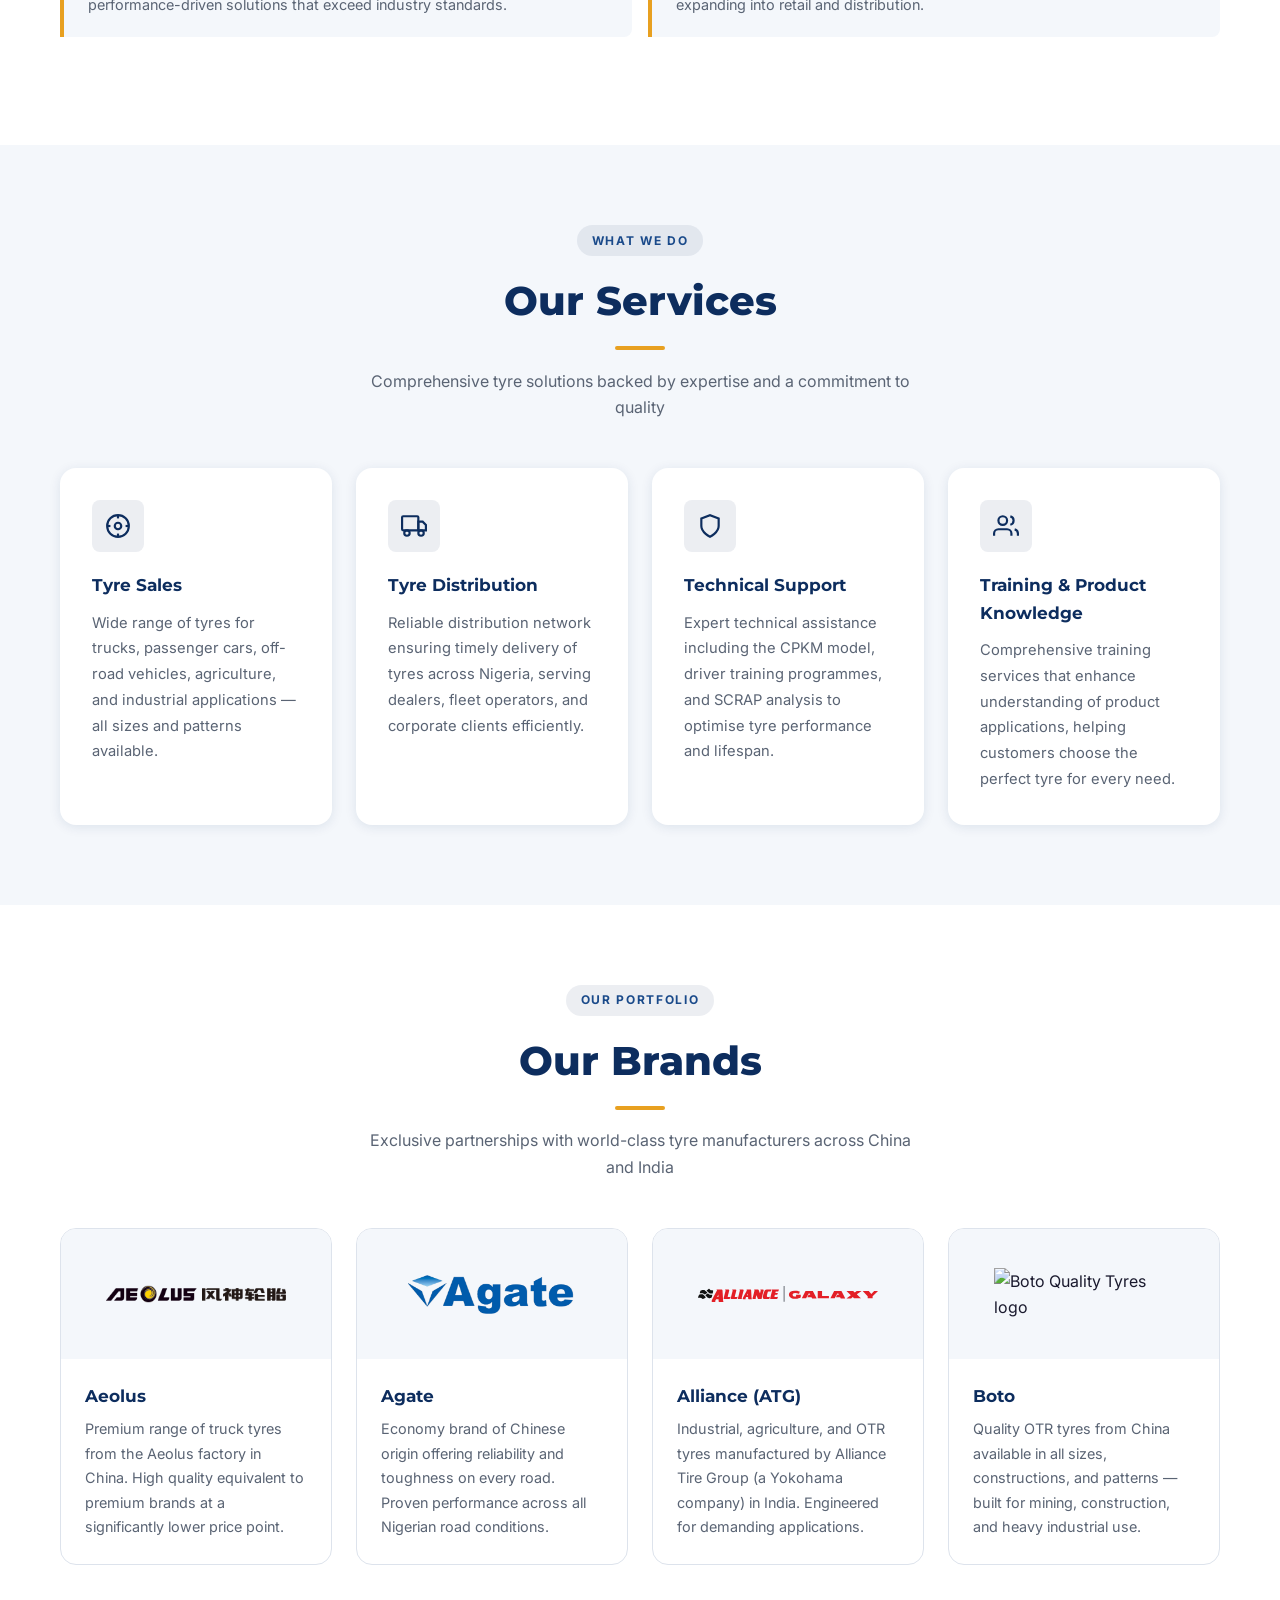
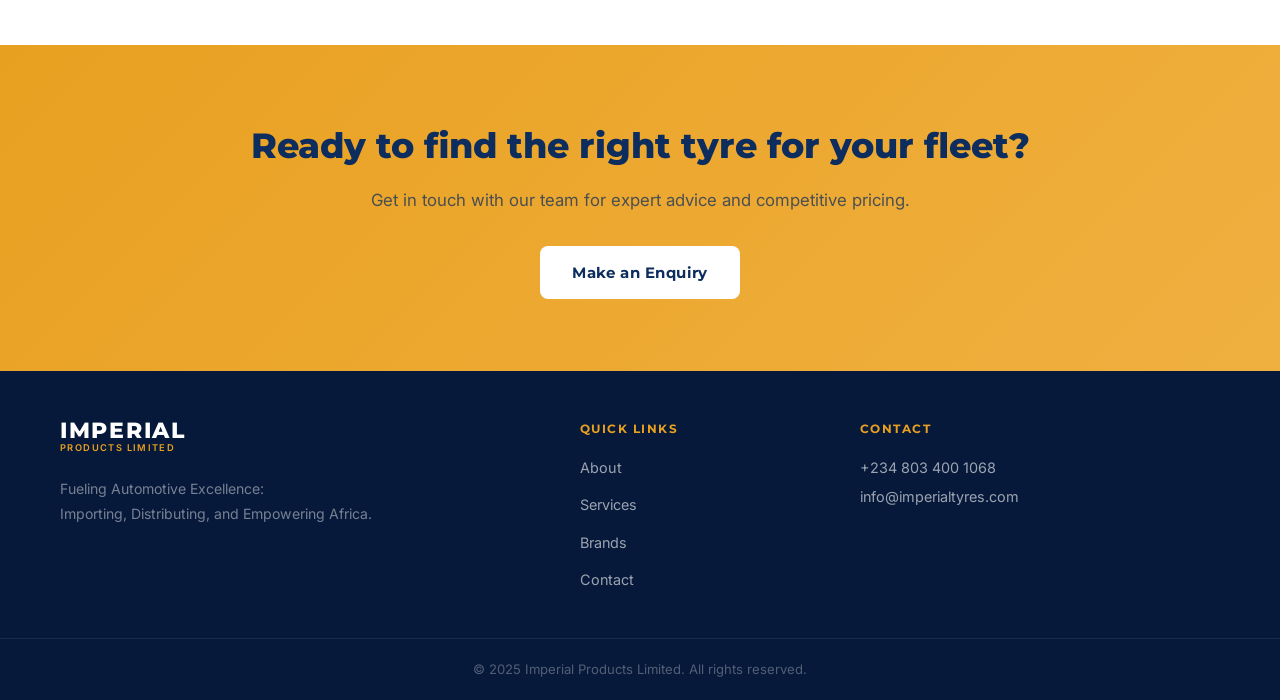
==== commit 0613787f: "images edited" ====
--- a/index.html
+++ b/index.html
@@ -23,7 +23,6 @@
                 <li><a href="#about"     class="nav__link">About</a></li>
                 <li><a href="#services"  class="nav__link">Services</a></li>
                 <li><a href="#brands"    class="nav__link">Brands</a></li>
-                <li><a href="#customers" class="nav__link">Customers</a></li>
                 <li><a href="contact.html" class="nav__link nav__link--cta">Contact</a></li>
             </ul>
             <button class="nav__hamburger" id="hamburger" aria-label="Toggle navigation" aria-expanded="false">
@@ -51,16 +50,12 @@
                 <span class="stat__label">Years Experience</span>
             </div>
             <div class="stat">
-                <span class="stat__number">5+</span>
+                <span class="stat__number">4+</span>
                 <span class="stat__label">Tyre Brands</span>
             </div>
             <div class="stat">
                 <span class="stat__number">200+</span>
                 <span class="stat__label">Customers Served</span>
-            </div>
-            <div class="stat">
-                <span class="stat__number">4</span>
-                <span class="stat__label">Tyre Categories</span>
             </div>
         </div>
     </div>
@@ -74,9 +69,6 @@
                 <div class="section__divider"></div>
             </div>
             <div class="about__grid">
-                <div class="about__image">
-                    <img src="images/about.jpg" alt="Imperial Products Limited" loading="lazy">
-                </div>
                 <div class="about__content">
                     <p class="about__lead">Established in 2008, Imperial Products Limited is a leading player in the Nigerian tyre industry with over a decade of experience serving the market.</p>
                     <p>We understand the unique requirements and challenges of Nigerian road conditions, catering to a wide range of customers - from individual dealers to major institutions in the construction and transportation sectors.</p>
@@ -215,32 +207,6 @@
         </div>
     </section>
 
-    <!-- ===== TOP CUSTOMERS ===== -->
-    <section class="section customers" id="customers">
-        <div class="container">
-            <div class="section__header">
-                <span class="section__tag">Trusted By</span>
-                <h2 class="section__title">Our Top Customers</h2>
-                <div class="section__divider"></div>
-                <p class="section__subtitle">Proudly serving Nigeria's leading construction, transport, and logistics organisations</p>
-            </div>
-            <div class="customers__grid">
-                <div class="customer-card"><span>Julius Berger PLC</span></div>
-                <div class="customer-card"><span>Setraco</span></div>
-                <div class="customer-card"><span>Mothercat Construction</span></div>
-                <div class="customer-card"><span>Medlog Transport &amp; Logistics</span></div>
-                <div class="customer-card"><span>Crown Flour Mills Ltd</span></div>
-                <div class="customer-card"><span>BHN</span></div>
-                <div class="customer-card"><span>Transport Services Limited</span></div>
-                <div class="customer-card"><span>Flour Mills of Nigeria</span></div>
-                <div class="customer-card"><span>Samchase Nigeria Limited</span></div>
-                <div class="customer-card"><span>H.S.T</span></div>
-                <div class="customer-card"><span>AL-Ihsan Transporto</span></div>
-            </div>
-            <p class="customers__note">…and 200+ more across Nigeria's construction, transport, and industrial sectors.</p>
-        </div>
-    </section>
-
     <!-- ===== CTA BANNER ===== -->
     <section class="cta-banner">
         <div class="container cta-banner__content">
@@ -266,7 +232,6 @@
                     <li><a href="#about">About</a></li>
                     <li><a href="#services">Services</a></li>
                     <li><a href="#brands">Brands</a></li>
-                    <li><a href="#customers">Customers</a></li>
                     <li><a href="contact.html">Contact</a></li>
                 </ul>
             </div>
--- a/css/style.css
+++ b/css/style.css
@@ -292,7 +292,7 @@
     letter-spacing: 0.06em;
 }
 @media (min-width: 600px) {
-    .stats-bar__grid { grid-template-columns: repeat(4, 1fr); }
+    .stats-bar__grid { grid-template-columns: repeat(3, 1fr); }
 }
 
 /* ================================================================
@@ -405,7 +405,6 @@
     color: var(--clr-primary);
 }
 @media (min-width: 900px) {
-    .about__grid { grid-template-columns: 1fr 1fr; align-items: start; }
     .about__values { grid-template-columns: 1fr 1fr; }
 }
 
